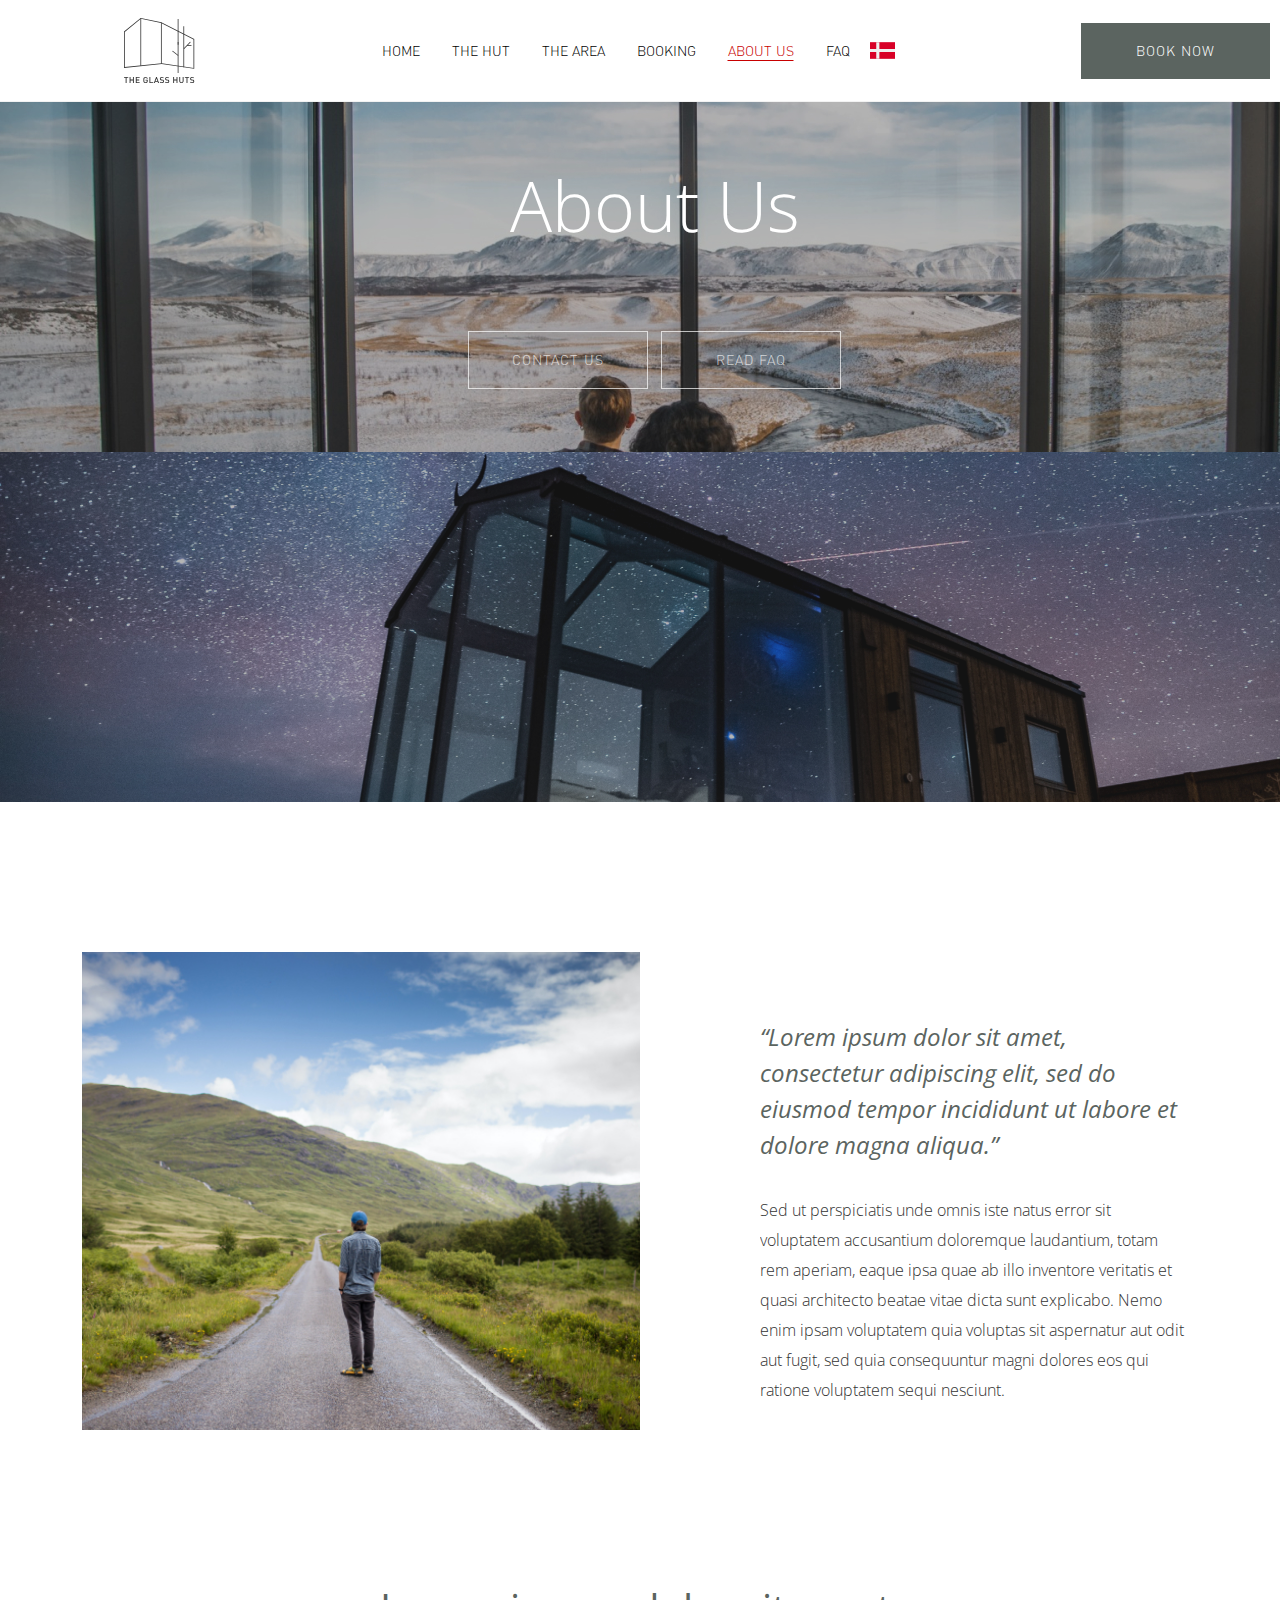
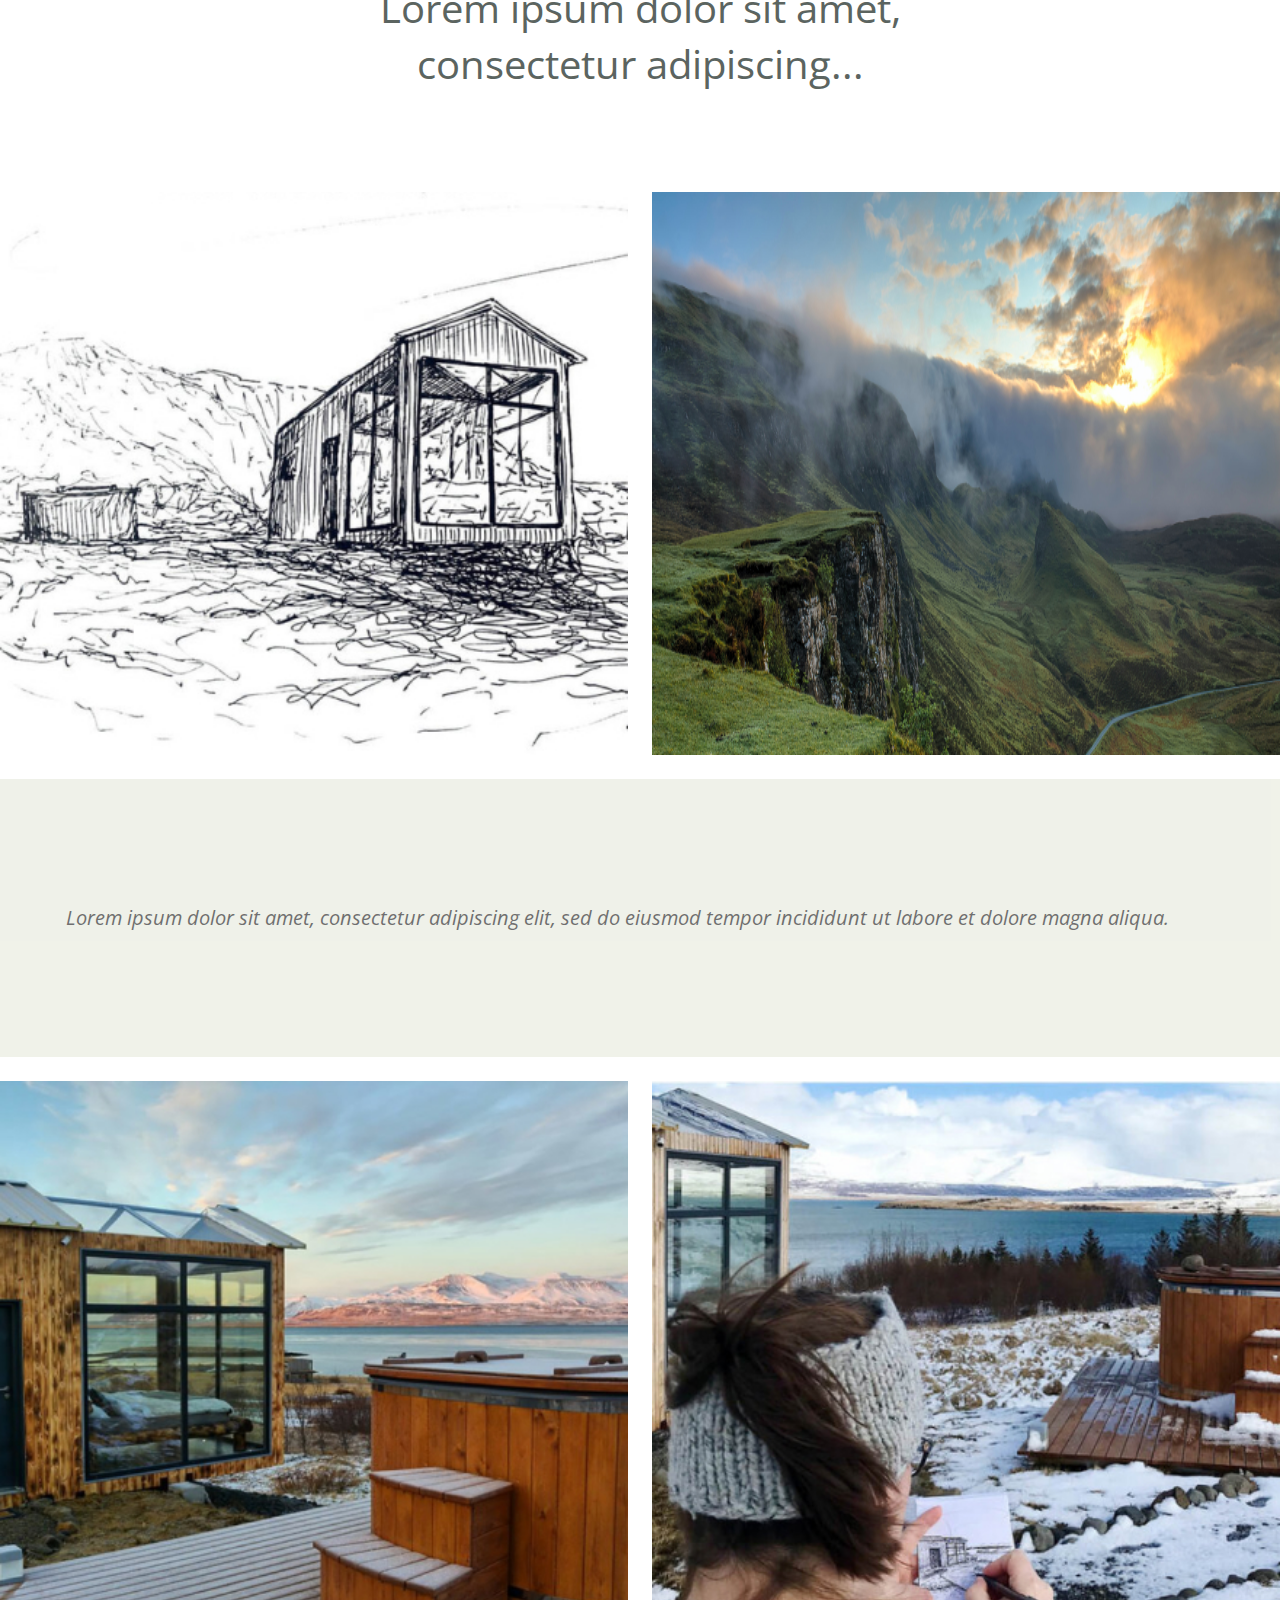
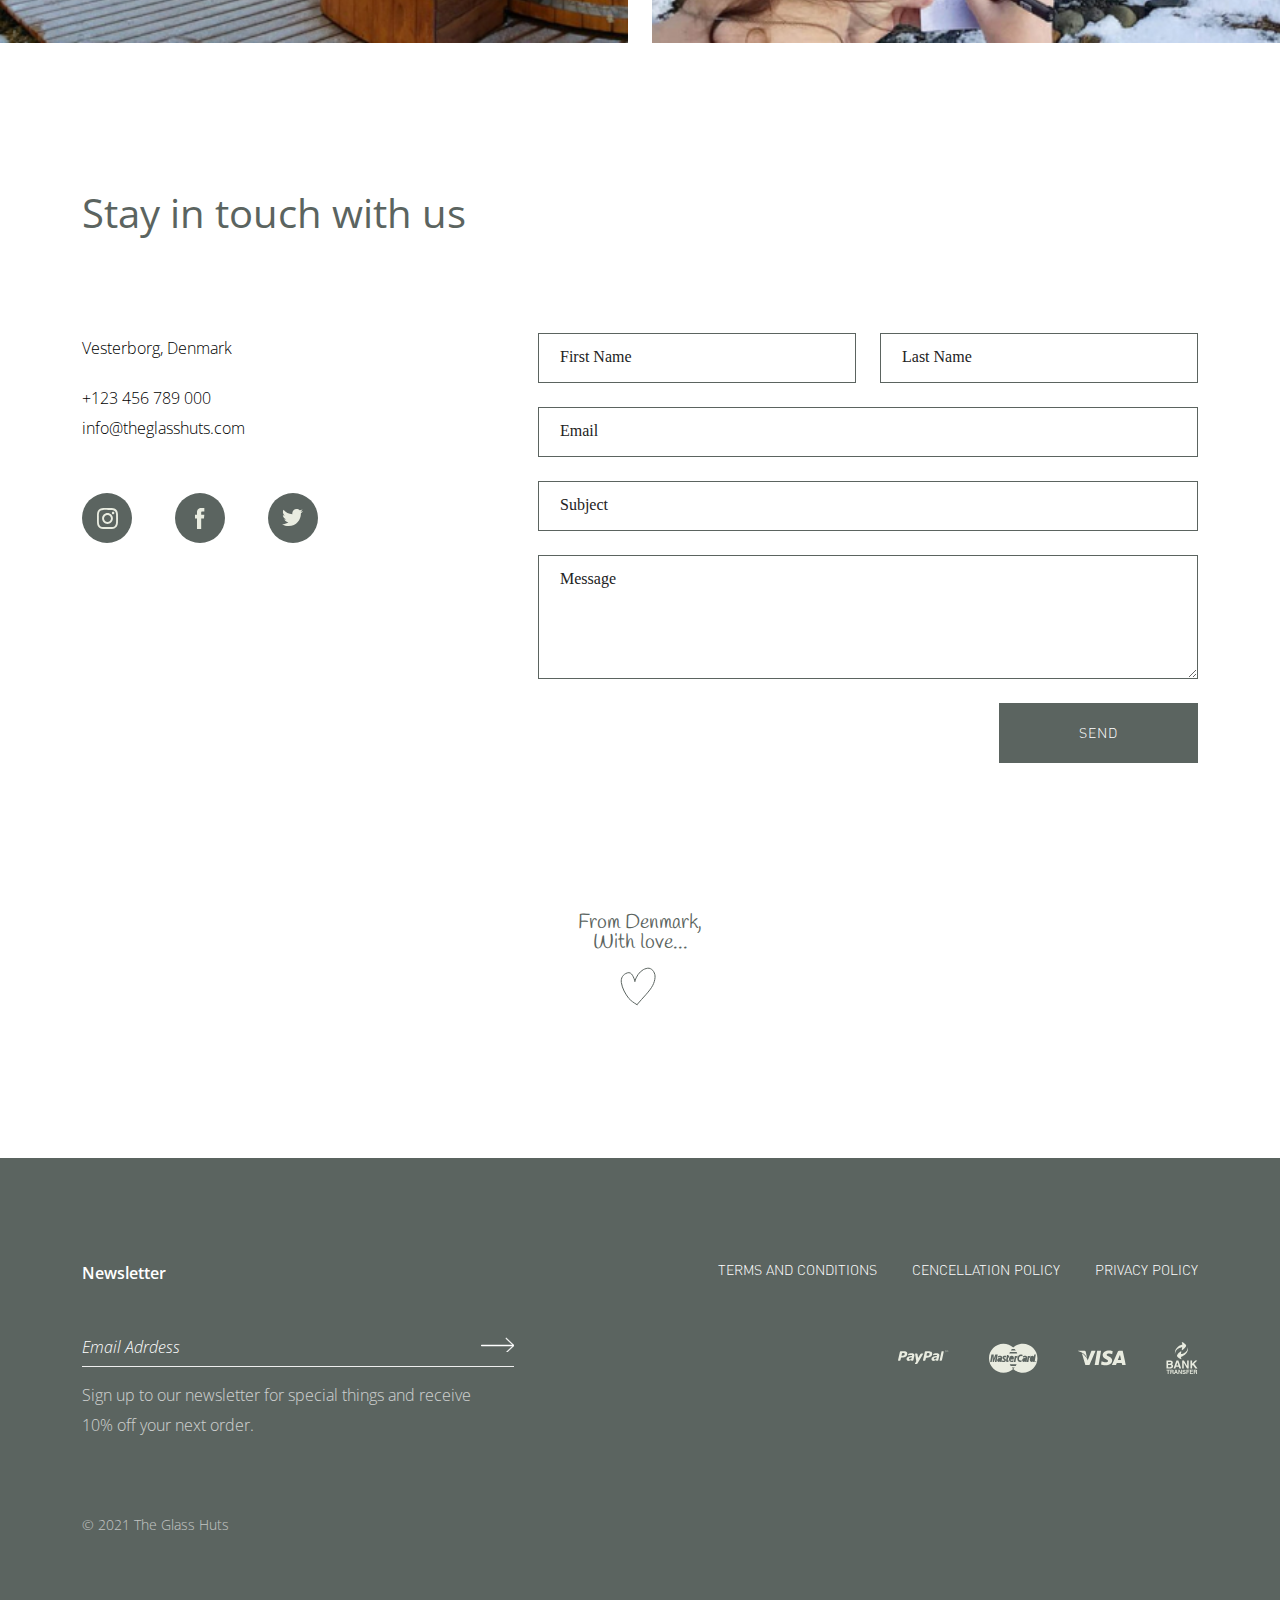
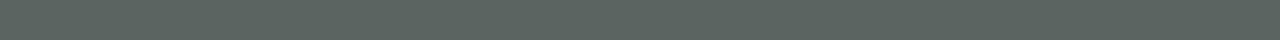
==== about-us.html @ eb4d2326 "add" ====
<!DOCTYPE html>
<html lang="en">
<head>
    <meta charset="UTF-8">
    <meta http-equiv="X-UA-Compatible" content="IE=edge">
    <meta name="viewport" content="width=device-width, initial-scale=1.0">
    <title>The Glass Huts | About</title>

    <link rel="stylesheet" href="./styles/reset.css">
    <!-- fonts start -->
    <link href="https://fonts.googleapis.com/css2?family=Handlee&family=Mulish&family=Open+Sans:ital,wght@0,300;0,400;0,700;1,300;1,400;1,600&display=swap" rel="stylesheet">
    <!-- fonts end -->
    <link rel="stylesheet" href="./styles/global.css">
    <link rel="stylesheet" href="./styles/styles.css">
    <link rel="stylesheet" href="./styles/responsive.css">

</head>
<body>
    <header class="header">
        <div class="container-bg">
            <div class="header__inner">
                <a href="/" class="logo__link">
                    <img src="./images/icon/logo.svg" alt="logo" class="logo__img">
                </a>

                <nav class="nav">
                    <ul class="menu">
                        <li class="menu__item">
                            <a href="index.html" class="menu__link ">
                                Home
                            </a>
                        </li>
                        <li class="menu__item">
                            <a href="hut.html" class="menu__link">
                                the hut
                            </a>
                        </li>
                        <li class="menu__item">
                            <a href="area.html" class="menu__link">
                                The area
                            </a>
                        </li>
                        <li class="menu__item">
                            <a href="#" class="menu__link">
                                booking
                            </a>
                        </li>
                        <li class="menu__item">
                            <a href="#" class="menu__link menu__link_active">
                                about us
                            </a>
                        </li>
                        <li class="menu__item">
                            <a href="faq.html" class="menu__link">
                                faq
                            </a>
                        </li>
                    </ul>
                    <div class="dropdown">
                        <button style="background: url('./images/icon/denmark.svg');" onclick="myFunction()" class="dropbtn" ></button>
                        <ul id="myDropdown" class="dropdown-content">
                            <li>
                                <a href="#" class="lang__link germany"><img src="./images/icon/germany.svg" alt="germany" class="germany__img lang__img"></a>
                            </li>
                            <li>
                                <a href="#" class="lang__link english"><img src="./images/icon/united-kingdom.svg" alt="united-kingdom" class="united-kingdom__img lang__img"></a>
                            </li>
                            <li>
                                <a href="#" class="lang__link dutch"><img src="./images/icon/denmark.svg" alt="denmark" class="denmark__img lang__img"></a>
                            </li>
                        </ul>
                    </div>
                </nav>

                <a href="#" class="order__link button">
                    Book Now
                </a>

                <div class="hamburger">
                    <span class="line"></span>
                    <span class="line"></span>
                    <span class="line"></span>
                </div>

                <ul class="mobileMenu">
                    <li class="menu__item">
                        <a href="index.html" class="menu__link ">
                            Home
                        </a>
                    </li>
                    <li class="menu__item">
                        <a href="hut.html" class="menu__link">
                            the hut
                        </a>
                    </li>
                    <li class="menu__item">
                        <a href="area.html" class="menu__link">
                            The area
                        </a>
                    </li>
                    <li class="menu__item">
                        <a href="#" class="menu__link">
                            booking
                        </a>
                    </li>
                    <li class="menu__item">
                        <a href="#" class="menu__link menu__link_active">
                            about us
                        </a>
                    </li>
                    <li class="menu__item">
                        <a href="faq.html" class="menu__link">
                            faq
                        </a>
                    </li>
                    <li class="menu__item">
                        <a href="#" class="order__link button">
                            Book Now
                        </a>
                    </li>
                </ul>

            </div>
        </div>
    </header>

    <main class="main">
        <section class="about__intro">
            <div class="intro__title">
                <h1 class="title">About Us</h1>
                <div class="about__btns">
                    <a href="#" class="intro__btn"><span>contact us</span></a>
                    <a href="#" class="intro__btn"><span>read FAQ</span></a>
                </div>
            </div>

            <div class="slider__container">
                <div class="about-slider">
                    <div class="about-slider__item ">
                        <img src="./images/about-bg-01.jpg" alt="background" class="about-slider__img">
                        <div class="slider__overlay about__overlay"></div>
                    </div>
                    <div class="about-slider__item ">
                        <img src="./images/about-bg-02.jpg" alt="background" class="about-slider__img">
                        <div class="slider__overlay about__overlay"></div>
                    </div>
                </div>
            </div>
        </section>

        <section class="outside">
           <div class="container">
                <div class="outside__inner">
                    <div class="outside-imgs">
                        
                    </div>
                    <div class="outside__info">
                        <h2 class="outside__title">“Lorem ipsum dolor sit amet, consectetur adipiscing elit, sed do eiusmod tempor incididunt ut labore et dolore magna aliqua.”</h2>
                        <p class="outside__text tab__item-text">Sed ut perspiciatis unde omnis iste natus error sit voluptatem accusantium doloremque laudantium, totam rem aperiam, eaque ipsa quae ab illo inventore veritatis et quasi architecto beatae vitae dicta sunt explicabo. Nemo enim ipsam voluptatem quia voluptas sit aspernatur aut odit aut fugit, sed quia consequuntur magni dolores eos qui ratione voluptatem sequi nesciunt. </p>
                    </div>
                </div>
                <p class="outside__desc section-title">Lorem ipsum dolor sit amet, consectetur adipiscing...</p>
           </div>
        </section>
        
       
        <div class="about-gallery">
            <div class="about-gallery__container">
                <div class="about-gallery__inner">
                    <div class="about-gallery__item about-gallery__item-sm">
                        <img src="./images/about-gallery-01.jpg" alt="gallery" class="about-gallery__img">
                    </div>
                    <div class="about-gallery__item about-gallery__item-bg">
                        <img src="./images/about-gallery-02.jpg" alt="gallery" class="about-gallery__img">
                    </div>
                    <div class="about-gallery__item about-gallery__item-sm">
                        <img src="./images/about-gallery-03.jpg" alt="gallery" class="about-gallery__img">
                    </div>
                    <div class="about-gallery__item about-gallery__item-sm">
                        <p class="about-gallery__text">Lorem ipsum dolor sit amet, consectetur adipiscing elit, sed do eiusmod tempor incididunt ut labore et dolore magna aliqua.</p>
                    </div>
                    <div class="about-gallery__item about-gallery__item-sm">
                        <img src="./images/about-gallery-04.jpg" alt="gallery" class="about-gallery__img">
                    </div>
                </div>
            </div>
        </div>

         
        <section class="about-contact">
            <div class="container">
                <h2 class="about-contact__title section-title">Stay in touch with us</h2>
                <div class="about-contact__inner">
                    <div class="contact__info">
                        <p class="address contact__text"> Vesterborg, Denmark</p>
                        <a href="tel:+123 456 789 000" class="contact__text contact__tel">+123 456 789 000</a>
                        <a href="mailto:info@theglasshuts.com" class="contact__text contact__mail">info@theglasshuts.com</a>
                        <div class="social">
                            <a href="#" class="social__item instagram">
                                <img src="./images/icon/instagram.svg" alt="instagram" class="social__img">
                            </a>
                            <a href="#" class="social__item facebook">
                                <img src="./images/icon/facebook.svg" alt="facebook" class="social__img">
                            </a>
                            <a href="#" class="social__item twitter">
                                <img src="./images/icon/twitter.svg" alt="twitter" class="social__img">
                            </a>
                        </div>
                    </div>

                   

                    <form action="/" class="about-form">

                        <div class="about-contact__form">
                            <div class="about-contact__item about-contact__item-sm">
                                <input type="text" class="about-contact__inp" required>
                                <span class="floating-label">First Name</span>
                            </div>
                            <div class="about-contact__item about-contact__item-sm">
                                <input type="text" class="about-contact__inp" required>
                                <span class="floating-label">Last Name</span>
                            </div>
                            <div class="about-contact__item about-contact__item-bg">
                                <input type="email" class="about-contact__inp" required>
                                <span class="floating-label">Email</span>
                            </div>
                            <div class="about-contact__item about-contact__item-bg">
                                <input type="text" class="about-contact__inp" required>
                                <span class="floating-label">Subject</span>
                            </div>
                            <div class="about-contact__item about-contact__item-bg ">
                                <textarea class="about-contact__inp message" required></textarea>
                                <span class="floating-label">Message</span>
                            </div>
                        </div>

                        <button type="submit" class="about-contact__btn button">send</button>

                    </form>

                </div>
            </div>
        </section>

        

        <div class="about-decoration">
            <p class="about-decoration__text">From Denmark, With love...</p>
            <img src="./images/icon/heart.svg" alt="heart decoration" class="about-decoration__img">
        </div> 

    </main>


    <footer class="footer">
        <div class="container">
            <div class="footer__inner">
                <div class="footer-left">
                    <p class="footer__title">Newsletter</p>
                    <form action="#" class="letter">
                        <input class="letter__inp" type="email" placeholder="Email Adrdess">
                    </form>
                    <p class="footer__text">
                        Sign up to our newsletter for special things and receive 10% off your next order.
                    </p>
                    <p class="copyright">© 2021 The Glass Huts</p>
                </div>
                <div class="footer-right">
                    <ul class="policies">
                        <li class="policy__item">
                            <a href="#" class="policy__link">TERMS AND CONDITIONS</a>
                        </li>
                        <li class="policy__item">
                            <a href="#" class="policy__link">CENCELLATION POLICY</a>
                        </li>
                        <li class="policy__item">
                            <a href="#" class="policy__link">PRIVACY POLICY</a>
                        </li>
                    </ul>
                    <div class="cards">
                        <img src="./images/icon/paypal.svg" alt="paypal" class="card__img">
                        <img src="./images/icon/mastercard.svg" alt="mastercard" class="card__img">
                        <img src="./images/icon/visa.svg" alt="visa" class="card__img">
                        <img src="./images/icon/bank.svg" alt="bank" class="card__img">
                    </div>
                </div>
            </div>
        </div>
    </footer>


    <script src="https://code.jquery.com/jquery-3.6.0.min.js"></script>
    <script src="./js/slick.min.js"></script>
    <script src="./js/app.js"></script>
</body>
</html>
---- styles/global.css ----
/* font-family: 'Open Sans', sans-serif; */
/* font-family: 'Handlee', cursive; */
/* font-family: 'Mulish', sans-serif; */

.container
{
    padding: 0 10px;
    max-width: 1136px;
    margin: 0 auto;
}

.container-bg
{
    padding: 0 10px 0 124px;
    max-width: 1364px;
    margin: 0 auto;
}

.button
{
    font-family: 'DIN';
    text-decoration: none;
    background: #5B6460;
    font-weight: 300;
    font-size: 14px;
    line-height: 28px;
    letter-spacing: 1px;
    text-transform: uppercase;
    color: #FFFFFF;
    transition: 0.3s;
}

.button:hover
{
    background: #808E88;
}

.intro__btn
{
    display: block;
    text-decoration: none;
    width: 180px;
    text-align: center;
    padding: 14px 0;
    border: 0.7px solid #FFFFFF;
    font-family: 'DIN';
    font-weight: 300;
    font-size: 14px;
    line-height: 28px;
    letter-spacing: 1px;
    text-transform: uppercase;
    color: #FFFFFF;
    opacity: 0.7;
    position: relative;
    transition: all .35s;
}

.intro__btn::after
{
    position: absolute;
    content: "";
    top: 0;
    left: 0;
    width: 0;
    height: 100%;
    background: #fff;
    transition: all .35s;
}

.intro__btn span
{
    position: relative;
    z-index: 2;
}

.intro__btn:hover
{
    color: #333333;
    opacity: 0.8;
    box-shadow: 0px 22px 70px 4px gray;
}

.intro__btn:hover:after{
    width: 100%;
  }

.title
{
    font-weight: 300;
    font-size: 70px;
    line-height: 72px;
    color: #FFFFFF;
    font-family: 'Open Sans', sans-serif;
}

.intro__title
{
    text-align: center;
    width: 387px;
    position: absolute;
    left: calc(50% - 179px);
    top: 67px;
    z-index: 5;
}

.section-title
{
    font-family: 'Open Sans', sans-serif;
    font-size: 40px;
    line-height: 40px;
    color: #5B6460;
    margin-bottom: 50px;
}

.section-text
{
    font-family: 'Open Sans', sans-serif;
    font-style: normal;
    font-weight: 300;
    font-size: 16px;
    line-height: 30px;
}

.social
{
    width: 236px;
    display: flex;
    justify-content: space-between;
    align-items: center;
}

.social__item
{
    width: 50px;
    height: 50px;
    background: #5B6460;
    border-radius: 50%;
    display: flex;
    justify-content: center;
    align-items: center;
    transition: 0.5s;
}

.instagram:hover
{
    background-color: rgb(190, 69, 90);
}

.facebook:hover
{
    background-color: rgb(68, 68, 189);
}

.twitter:hover
{
    background-color: aqua;
}

/* slider && tabs start */

.slider__overlay
{
    position: absolute;
    height: 100%;
    width: 100%;
    top: 0;
    left: 0;
    background: #333333;
    opacity: 0.7;
    z-index: 2;
}


.section-item
{
    display: grid;
    grid-template-columns: repeat(2,1fr);
    margin-bottom: 223px;
}






.tab-menu
{
    display: flex;
    margin-bottom: 48px;
}

.tab-menu__item
{
    font-family: 'Open Sans', sans-serif;
    font-style: italic;
    font-size: 18px;
    line-height: 30px;
    color: #5B6460;
    margin-right: 24px;
    cursor: pointer;
    transition: 0.4s;
}

.tab-menu__item:hover
{
    color: #111312;
    text-decoration: underline;
    text-underline-offset: 3px;
}


.section-tab
{
    padding-top: 67px;
    padding-left: 100px;
}


.tab-menu__item:last-child
{
    margin-right: 0;
}

.tab__item-text
{
    font-family: 'Open Sans', sans-serif;
    max-width: 430px;
    font-family: Open Sans;
    font-weight: 300;
    font-size: 16px;
    line-height: 30px;
    color: #333333;
    max-height: 243px;
    overflow-y: auto;
}

#tab1Content1,#tab2Content1,#tab3Content1,#tab4Content1
{
    display: block;
}

#tab1Content2,#tab2Content2,#tab2Content3,#tab3Content2,#tab4Content2
{
    display: none;
}

.tab1_active,.tab2_active,.tab3_active,.tab4_active
{
    text-decoration: underline;
    text-underline-offset: 3px;
}

.section-slider
{
    position: relative;
}



.section-slider .slick-arrow.slick-disabled{
    opacity: 0.5;
    cursor: auto;
}
.section-slider .slick-arrow
{
    position: absolute;
    bottom: -52px;
    z-index: 10;
    font-size: 0;
    border: none;
    width: 35px;
    height: 15px;
}
 
.section-slider .slick-arrow.slick-prev
{
    left: 0;
    background: url('../images/icon/black-arrow.svg') 0 0/ 100% no-repeat;
    transform: rotate(-180deg);
   
}
 
.section-slider .slick-arrow.slick-next
{
    bottom: -50px;
    left: 78px;
    background: url('../images/icon/black-arrow.svg') 0 0/ 100% no-repeat;
}




.hut__item-slider
{
    position: relative;
}

.slider__progressive-bar
{
    display: flex;
    align-items: center;
}

.progressive-bar
{
    width: 88px;
    height: 1.5px;
    background: #DCDCDC;
    opacity: 1;
    margin: 0 6px;
}

.bar
{
    height: 2px;
    width: 20%;
    background: black;
}

.counter__text,.counter__text p
{
    font-family: 'Open Sans', sans-serif;
    font-style: normal;
    font-weight: 300;
    font-size: 17px;
    line-height: 23px;
    color: #333333;
}

.slider__progressive-bar
{
    position: absolute;
    right: 10px;
    bottom: -50px;
}



/* slider && tabs end */
---- styles/styles.css ----
/* font-family: 'Open Sans', sans-serif; */
/* font-family: 'Handlee', cursive; */
/* font-family: 'Mulish', sans-serif; */


/** Generated by FG **/
@font-face {
    font-family: 'DIN';
    src: url('../fonts/DIN-Light.eot');
    src: local('☺'), url('../fonts/DIN-Light.woff') format('woff'), url('../fonts/DIN-Light.ttf') format('truetype'), url('../fonts/DIN-Light.svg') format('svg');
    font-weight: 300;
    font-style: normal;
}

/** Generated by FG **/
@font-face {
    font-family: 'DIN';
    src: url('../fonts/DIN-Medium.eot');
    src: local('☺'), url('../fonts/DIN-Medium.woff') format('woff'), url('../fonts/DIN-Medium.ttf') format('truetype'), url('../fonts/DIN-Medium.svg') format('svg');
    font-weight: 500;
    font-style: normal;
}

*,
*::before,
*::after {
    box-sizing: border-box;
}

.header {
    font-family: 'DIN';
    padding: 18px 0 17px;
    box-shadow: 2px 0px 15px rgba(0, 0, 0, 0.1);
    border-bottom: 1px solid rgba(0, 0, 0, 0.05);
}

.header__inner {
    display: flex;
    justify-content: space-between;
    align-items: center;
}

.nav {
    display: flex;
}

.menu {
    display: flex;
    align-items: center;
}

.menu__item {
    margin-right: 32px;
}

.menu__item:nth-child(6) {
    margin-right: 20px;
}

.menu__item:last-child {
    margin-right: 0;
}

.menu__link {
    text-decoration: none;
    font-weight: 300;
    font-size: 14px;
    line-height: 24px;
    text-transform: uppercase;
    color: #000000;
    transition: all 0.3s;
}

.menu__link:hover {
    color: #c80000;
    text-decoration: underline;
    text-underline-offset: 4px;
}

.menu__link_active {
    color: #c80000;
    text-decoration: underline;
    text-underline-offset: 4px;
}

.lang__link {
    display: block;
}

.lang__img {
    display: block;
}

.dropdown {
    position: relative;
    display: inline-block;
}

.dropdown {
    margin-left: 20px;
}

.dropdown-content {
    opacity: 0;
    visibility: hidden;
    position: absolute;
    background-color: transparent;
    width: 25px;
    z-index: 1;
    transition: 0.4s;
}

.show {
    opacity: 1;
    visibility: visible;
}

.dropbtn {
    width: 25px;
    height: 25px;
    border: none;
    background-color: transparent;
}

.order__link {
    padding: 14px 55px;
}


/* hero styles start */




.slider {
    position: relative;
}

.slider__container {
    position: relative;
    max-width: 1408px;
    margin: 0 auto;
}

.slider__item {
    position: relative;
    min-height: 75vh;
    text-align: right;
}

.slider__img {
    position: absolute;
    z-index: -1;
}

.slick-list {
    overflow: hidden;
}

.slick-track {
    display: flex;
}

.slider .slick-arrow {
    position: absolute;
    bottom: 12%;
    z-index: 10;
    font-size: 0;
    border: none;
    width: 35px;
    height: 15px;
}

.slider .slick-arrow.slick-prev {
    left: 45%;
    background: url('../images/icon/right-arrow.svg') 0 0/ 100% no-repeat;
    transform: rotate(-180deg);

}

.slider .slick-arrow.slick-next {
    right: 45%;
    background: url('../images/icon/right-arrow.svg') 0 0/ 100% no-repeat;
}

.slider__info {
    margin-right: 58px;
}

.slider__title {
    padding: 95px 0 0 10px;
    margin-bottom: 34px;
}

.slider__text {
    font-family: 'Mulish', sans-serif;
    max-width: 333px;
    font-size: 20px;
    line-height: 28px;
    text-align: center;
    color: #FFFFFF;
    margin-right: 84px;
    margin-left: auto;
}

.slider .slick-dots {
    position: absolute;
    top: 95px;
    left: 41px;
}


.slider .slick-dots button {
    font-size: 0;
    border: none;
    background: #FFFFFF;
    height: 60px;
    width: 2px;
    padding: 0;
    mix-blend-mode: normal;
    opacity: 0.25;
}

.slider .slick-dots li.slick-active button {
    opacity: 1;
    width: 3px;
}

.hero__book {
    position: absolute;
    display: flex;
    align-items: center;
    left: 146px;
    bottom: -36px;
}

.hero__book-btn {
    border: none;
    background: #5B6460;
    padding: 36px 82px;
    font-family: DIN;
    font-weight: 300;
    font-size: 18px;
    line-height: 28px;
    letter-spacing: 1px;
    text-transform: uppercase;
    color: #FFFFFF;
    transition: 0.5s;
}

.hero__book-btn:hover {
    background: #3e4240;
}

.hero__book-text {
    display: inline-block;
    padding: 18px 31px 18px 29px;
    background: #E9ECE0;
    font-family: DIN;
    font-weight: 300;
    font-size: 12px;
    line-height: 18px;
    color: #333333;

}

.hero__price {
    font-family: DIN;
    font-weight: 500;
    font-size: 20px;
    line-height: 28px;
    color: #333333;
}

.hero__book-text span {
    display: block;
}


/* hero styles end */


/* cabins styles start */

.cabins__container {
    padding-left: 147px;
    max-width: 1408px;
    margin: 0 auto;
}

.cabins {
    padding: 150px 0;
}

.cabins__top {
    margin-bottom: 150px;
}

.cabins__inner {
    display: flex;
    justify-content: space-between;
    align-items: flex-end;
}

.cabins__text {
    max-width: 465px;
    margin-bottom: 30px;
}

.cabins__link {
    font-family: 'Open Sans', sans-serif;
    font-weight: 600;
    font-size: 16px;
    line-height: 30px;
    color: #5B6460;
    text-underline-offset: 4px;
    transition: 0.5s all;
}

.cabins__link:hover {
    text-decoration: none;
    color: #000000;
}

.cabins__bottom-container {
    padding: 10px 0;
    margin: 0 auto;
    max-width: 1364px;
    display: grid;
    grid-template-columns: repeat(6, 1fr);
    gap: 24px;
}

.cabins__video {
    grid-column: span 2;
    overflow: hidden;
}

.cabins__video-pic {
    width: 100%;
    transition: 0.3s;

}

.cabins__video-pic:hover {
    transform: scale(1.1);
}

/* cabins styles end */


/* forest styles start */

.forest {
    background: #E9ECE0;

}

.forest__inner {
    display: grid;
    grid-template-columns: repeat(2, 1fr);
}

.forest__info {
    padding: 150px 130px 150px 110px;
}

.forest__text {
    margin-bottom: 30px;
    color: #333333;
}

.forest__link {
    font-style: italic;
    font-size: 16px;
    line-height: 30px;
    color: #5B6460;
    text-underline-offset: 4px;
    transition: 0.5s all;
}

.forest__link:hover {
    text-decoration: none;
    color: #000000;
}

.forest__map {
    position: relative;
    display: flex;
    justify-content: center;
    align-items: center;
    width: 100%;
}

.overlay {
    position: absolute;
    transition: 0.5s ease;
    height: 100%;
    width: 100%;
    top: 0;
    left: 0;
    background: #3E443E;
    opacity: 0;
    z-index: 2;
}


.forest__map:hover .overlay {
    opacity: 0.4;
    cursor: pointer;
}


.forest__map::after {
    content: '';
    position: absolute;
    background: url('../images/forest-bg.jpg') no-repeat 0 center;
    top: 0;
    left: 0;
    width: 100%;
    height: 650px;
}

.section__map-link {
    display: block;
    position: relative;
    text-align: center;
    width: 71px;
    text-decoration: none;
    font-family: DIN;
    font-weight: 300;
    font-size: 12px;
    line-height: 16px;
    text-transform: uppercase;
    color: #333333;
    z-index: 99;
    border-radius: 50%;
}

.forest__map:hover .section__map-link::after {
    animation: pulse-animation 1600ms linear infinite;
}

.area-map:hover .section__map-link::after {
    animation: pulse-animation 1600ms linear infinite;
}

.section__map-link::after {
    content: '';
    position: absolute;
    width: 96px;
    height: 96px;
    background: #FFFFFF;
    top: -32px;
    left: -13px;
    z-index: -1;
    border-radius: 50%;
}



@keyframes pulse-animation {
    0% {
        box-shadow: 0 0 0 30px rgba(255, 255, 255, 0.5);
    }

    40% {
        box-shadow: 0 0 0 35px rgba(255, 255, 255, 0.15);
    }

    60% {
        box-shadow: 0 0 0 40px rgba(255, 255, 255, 0.25);
    }

    80% {
        box-shadow: 0 0 0 45px rgba(255, 255, 255, 0.15);
    }

    100% {
        box-shadow: 0 0 0 55px rgba(255, 255, 255, 0.2);
    }
}

/* forest styles end */


/* facilities styles start  */

.facilities {
    background: #5B6460;
    padding: 150px 0 126px;
}

.facilities-container {
    padding: 10px 0;
    max-width: 850px;
    margin: 0 auto;
}

.facilities__title {
    font-family: 'Open Sans', sans-serif;
    margin-bottom: 100px;
    text-align: center;
    font-weight: 300;
    font-size: 40px;
    line-height: 40px;
    color: #FFFFFF;
}

.facilities__inner {
    display: grid;
    grid-template-columns: repeat(12, 1fr);
    row-gap: 70px;
}

.facilities__item {
    grid-column: span 3;
    text-align: center;
}

.facilities__img {
    margin-bottom: 20px;
}

.facilities__name {
    font-family: 'Open Sans', sans-serif;
    font-size: 18px;
    line-height: 28px;
    color: #FFFFFF;
    max-width: 144px;
    margin: 0 auto;
}

/* facilities styles end  */

/* about-more styles start */

.about-more {
    position: relative;
}

.about-more__inner {
    display: grid;
    grid-template-columns: repeat(2, 1fr);
}

.about-more__pic {
    width: 100%;
    height: 559px;
    object-fit: cover;
}

.about-more__link {
    text-decoration: none;
    position: absolute;
    background-color: #FFFFFF;
    border-radius: 100px;
    padding: 67px 28px;
    font-family: DIN;
    font-weight: 300;
    font-size: 16px;
    line-height: 22px;
    text-align: center;
    color: #333333;
    top: calc(50% - 78px);
    left: calc(50% - 78px);
    transition: all 0.6s;
}

.about-more__link:hover {
    text-decoration: underline;
    background: #5B6460;
    text-underline-offset: 4px;
    color: #FFFFFF;
}

/* about-more styles end */


/* contact styles start */

.contact {
    padding: 150px;
    background: #E5E5E5;
}

.contact__inner {
    display: flex;
    justify-content: space-between;
    align-items: flex-end;
}

.contact__text {
    display: block;
    font-family: 'Open Sans', sans-serif;
    text-decoration: none;
    font-weight: 300;
    font-size: 16px;
    line-height: 30px;
    color: #000000;

}

.address {
    margin-bottom: 20px;
}

.contact__mail {
    margin-bottom: 50px;
}

.contact__info {
    padding-bottom: 17px;
}

.contact__book-pic {
    display: block;
}


.contact__book-info {
    display: flex;
    align-items: center;
    left: 146px;
    bottom: -36px;
}

.contact__book-btn {
    border: none;
    background: #5B6460;
    padding: 36px 82px;
    font-family: DIN;
    font-weight: 300;
    font-size: 18px;
    line-height: 28px;
    letter-spacing: 1px;
    text-transform: uppercase;
    color: #FFFFFF;
    transition: 0.5s;
}

.contact__book-btn:hover {
    background: #3e4240;

}

.contact__book-text {
    display: inline-block;
    padding: 18px 35px 18px 29px;
    background: #E9ECE0;
    font-family: DIN;
    font-weight: 300;
    font-size: 12px;
    line-height: 18px;
    color: #333333;

}

.contact__price {
    font-family: DIN;
    font-weight: 500;
    font-size: 20px;
    line-height: 28px;
    color: #333333;
}

.contact__book-text span {
    display: block;
}


/* contact styles end */



/* footer styles start */

.footer {
    background: #5B6460;
    padding: 100px 0;
}

.footer__inner {
    display: grid;
    grid-template-columns: repeat(2, 1fr);
}

.footer__title {
    font-family: 'Open Sans', sans-serif;
    font-weight: 600;
    font-size: 16px;
    line-height: 30px;
    color: #FFFFFF;
    margin-bottom: 40px;
}

.letter {
    width: 432px;
    position: relative;
}

.letter__inp {
    font-family: 'Open Sans', sans-serif;
    background: transparent;
    border: none;
    outline: none;
    font-style: italic;
    font-weight: 300;
    font-size: 16px;
    line-height: 30px;
    color: #FFFFFF;
    padding: 4px 0;
    width: 100%;
    border-bottom: 1px solid #EFEFEF;
    margin-bottom: 13px;
    padding-right: 40px;
}



.letter::after {
    display: block;
    content: '';
    position: absolute;
    background: url('../images/icon/right-arrow.svg') no-repeat;
    width: 34px;
    height: 15px;
    top: 9px;
    right: 0;
    z-index: 1;
}


.letter__inp::placeholder {
    color: #FFFFFF;
}

.footer__text {
    width: 418px;
    font-family: 'Open Sans', sans-serif;
    font-weight: 300;
    font-size: 16px;
    line-height: 30px;
    color: #FFFFFF;
    opacity: 0.7;
    margin-bottom: 70px;
}

.copyright {
    font-family: 'Open Sans', sans-serif;
    font-weight: 300;
    font-size: 14px;
    line-height: 30px;
    color: #EFEFEF;
    opacity: 0.7;
}

.footer-right {
    text-align: right;
}

.policies {
    width: 480px;
    display: flex;
    justify-content: space-between;
    align-items: center;
    margin-left: auto;
    margin-bottom: 50px;
}

.policy__link {
    text-decoration: none;
    font-family: DIN;
    font-weight: 300;
    font-size: 14px;
    line-height: 24px;
    text-transform: uppercase;
    color: #FFFFFF;
    transition: 0.5s;
}

.policy__link:hover {
    opacity: 0.6;
}

.cards {
    width: 300px;
    display: flex;
    justify-content: space-between;
    align-items: center;
    margin-left: auto;
}

/* footer styles end */


/* ************************************************************** */
/* ************************************************************** */
/* ************************************************************** */
/* ************************************************************** */


/* The hut page styles start */

/* hut__intro styles start */

.hut__intro {
    position: relative;
}


.hut-slider__item {
    position: relative;
}


/* hut__intro styles end */

/* hut-items styles start */


/* hut-items styles end */

.hut-items {
    padding-top: 150px;
}

.hut__item:nth-child(even) .section-tab {
    grid-row-start: 1;
    padding-left: 0;
}

.hut__item-slider {
    max-width: 546px;
}

/* The hut page styles end */

/* area styles start */

.vesterborg-slider {
    max-width: 546px;
}


.area__intro {
    position: relative;
}

.area-slider__item {
    position: relative;
}


.area__overlay {
    opacity: 0.5;
}

.area__link {
    position: relative;
    display: block;
    width: 190px;
    margin: 0 auto;
    margin-bottom: 50px;
    margin-top: 15px;
    font-family: 'Open Sans', sans-serif;
    font-weight: 300;
    font-size: 18px;
    line-height: 24px;
    text-decoration-line: underline;
    color: #FFFFFF;
    padding-left: 17px;
}

.area__link::before {
    content: '';
    position: absolute;
    background: url('../images/icon/location-mark.svg') no-repeat left;
    top: 5px;
    left: 0;
    width: 10px;
    height: 15px;
}

.area__item:nth-child(odd) .section-tab {
    grid-row-start: 1;
    padding-left: 0;
}

.intro__title .intro__btn {
    margin: 0 auto;
}



.area__item-slider {
    position: relative;
    max-width: 546px;
}

/* area style end */

/* vesterborg styles start */

.vesterborg {
    padding-top: 150px;
    margin-bottom: 150px;
}

.vesterborg__inner {
    display: grid;
    grid-template-columns: repeat(2, 1fr);
    margin-bottom: 220px;
}

.vesterborg-slider {
    position: relative;
}

.vesterborg__info {
    padding-top: 67px;
    padding-left: 110px;
}

.vesterborg__subtitle {
    max-width: 393px;
    font-family: 'Open Sans', sans-serif;
    font-style: italic;
    font-weight: normal;
    font-size: 24px;
    line-height: 36px;
    color: #5B6460;
    margin-bottom: 30px;
}

.vesterborg-map {
    padding-left: 114px;
    padding-right: 51px;
    display: flex;
    justify-content: space-between;
    align-items: center;
}

.vestenborg-map__title {
    font-family: 'Open Sans', sans-serif;
    max-width: 424px;
    font-size: 40px;
    line-height: 56px;
    color: #5B6460;
    padding-bottom: 100px;
}


.activities__title {
    margin-bottom: 100px;
}

/* vesterborg styles end */


/* map styles start */

.map__inner {
    background: url('../images/map.jpg') no-repeat;
    height: 517px;
    display: flex;
    justify-content: center;
    align-items: center;
}

.map__inner:hover .overlay {
    opacity: 0.4;
}


/* map styles end */


/* ************************************************************** */
/* ************************************************************** */
/* ************************************************************** */
/* ************************************************************** */


/* about styles start */

.about__intro {
    position: relative;
}


.about__overlay {
    opacity: 0.2;
}

.about-slider__item {
    height: 350px;
}

.about__btns {
    display: flex;
    justify-content: space-between;
    margin-top: 90px;
}

/* about styles end */


/* outside styles start */

.outside {
    padding-top: 150px;
}

.outside__inner {
    display: grid;
    grid-template-columns: repeat(2, 1fr);
    margin-bottom: 150px;
}



.outside__info {
    padding-top: 67px;
    margin-left: 120px;
    max-width: 430px;
}

.outside__title {
    font-family: 'Open Sans', sans-serif;
    font-style: italic;
    font-size: 24px;
    line-height: 36px;
    color: #5B6460;
    margin-bottom: 32px;
}

.outside__desc {
    max-width: 537px;
    line-height: 56px;
    margin: 0 auto;
    margin-bottom: 100px;
    text-align: center;
}

.outside-imgs {
    animation: sliderPictures 12s infinite forwards;
    background: url(../images/about-pics-01.jpg) no-repeat;
    background-position: center;
    background-size: cover;
    width: 100%;
    height: 478px;
}

@keyframes sliderPictures {
    33% {
        background: url(../images/about-pics-01.jpg) no-repeat;
        background-position: center;
        background-size: cover;
    }

    67% {
        background: url(../images/about-pics-02.jpg) no-repeat;
        background-position: center;
        background-size: cover;
    }

    100% {
        background: url(../images/about-pics-03.jpg) no-repeat;
        background-position: center;
        background-size: cover;
    }
}

/* outside styles end */

/* about-gallery styles start */

.about-gallery {
    margin-bottom: 150px;
}

.about-gallery__container {
    max-width: 1350px;
    margin: 0 auto;
}

.about-gallery__inner {
    display: grid;
    grid-template-columns: repeat(6, 1fr);
    gap: 24px;
}

.about-gallery__item-sm {
    grid-column: span 2;
}

.about-gallery__item-bg {
    grid-column: span 4;

}

.about-gallery__text {
    font-family: 'Open Sans', sans-serif;
    font-style: italic;
    font-size: 20px;
    line-height: 36px;
    color: #333333;
    background: #E9ECE0;
    padding: 121px 66px;
    opacity: 0.7;
}

/* about-gallery styles end */



/* about form  styles start*/

.about-form {
    width: 660px;
    margin-bottom: 150px;
}

.about-contact__title {
    margin-bottom: 100px;
}

.about-contact__inner {
    display: flex;
    justify-content: space-between;
}

.about-contact__form {
    display: grid;
    grid-template-columns: repeat(2, 1fr);
    gap: 24px;
}

.about-contact__item-sm {
    grid-column: span 1;
}

.about-contact__item-bg {
    grid-column: span 2;
}

.about-contact__inp:focus~.floating-label,
.about-contact__inp:not(:focus):valid~.floating-label {
    top: 5px;
    left: 22px;
    opacity: 1;
    font-family: 'Open Sans', sans-serif;
    font-size: 8px;
    font-weight: 600;
    line-height: 18px;
    color: #828282;
}

.about-contact__inp {
    font-size: 14px;
    height: 35px;
    font-family: 'Open Sans', sans-serif;
    font-size: 16px;
    line-height: 18px;
    color: #333333;
    padding: 21px 22px 11px;
    border: 0.7px solid #5B6460;
    height: 50px;
    width: 100%;
}

.about-contact__item {
    position: relative;
}

.floating-label {
    position: absolute;
    pointer-events: none;
    left: 22px;
    top: 16px;
    transition: 0.2s ease all;

}

.message {
    min-height: 124px;
    max-height: 250px;
}

.about-contact__btn {
    margin-top: 24px;
    display: block;
    border: none;
    margin-left: auto;
    padding: 16px 80px;
}

/* about form  styles end*/

/* about-decoration styles start */

.about-decoration {
    text-align: center;
    margin-bottom: 150px;
}

.about-decoration__text {
    font-family: 'Handlee', cursive;
    width: 125px;
    font-size: 20px;
    color: #5B6460;
    margin: 0 auto;
    margin-bottom: 10px;
}

/* about-decoration styles end */


/* ************************************************************************** */


/* accordion styles start */

.accordion {
    margin: 100px 0 150px 0;
}

.accordion-item {
    max-width: 774px;
}

.accordion-item__inner {
    display: flex;
    justify-content: space-between;
}

.accordion-item__trigger {
    position: relative;
    padding: 21px 24px;
    font-family: 'Open Sans', sans-serif;
    font-size: 18px;
    line-height: 18px;
    color: #333333;
    margin-bottom: 24px;
    border: 0.7px solid #5B6460;
    cursor: pointer;
}

.accordion-item__content {
    padding: 21px 24px 50px;
    margin-bottom: 24px;
    background: #E9ECE0;
    display: none;
}

.accordion-item__title {
    font-family: 'Open Sans', sans-serif;
    font-size: 18px;
    line-height: 18px;
    color: #333333;
    margin-bottom: 40px;
}

.accordion-item__text {
    font-family: 'Open Sans', sans-serif;
    font-size: 14px;
    line-height: 18px;
    color: #333333;
    margin-bottom: 18px;
}

.accordion-active::after {

    background: #E9ECE0;
    width: 34px;
    height: 34px;
    border-radius: 50%;
    top: 13px;
    right: 24px;
    transform: rotate(-180deg);
}

.accordion-item__trigger::after {
    display: flex;
    justify-content: center;
    align-items: center;
    content: url('../images/icon/accordion-arrow.svg');
    position: absolute;
    width: 34px;
    height: 34px;
    top: 13px;
    right: 24px;
    transition: 0.4s;
    border-radius: 50%;
}

.accordion-item__trigger:hover::after {
    top: 13px;
    right: 24px;
    background: #E9ECE0;
    width: 34px;
    height: 34px;
    border-radius: 50%;
}


/* accordion styles end */
---- styles/responsive.css ----
@media (max-width: 2000px) {
    .hamburger {
        display: none;
    }

    .line {
        display: block;
        width: 30px;
        height: 3px;
        margin: 6px auto;
        -webkit-transition: all 0.3s ease-in-out;
        transition: all 0.3s ease-in-out;
        background-color: #101010;
    }

    .mobileMenu {
        display: none;
    }


}




@media (max-width: 1370px) {
    .cabins__container {
        padding-left: 15px;
    }

    .about-gallery__item {
        grid-column: span 3;
    }

    .about-gallery__item:nth-child(3) {
        order: 6;
    }

    .about-gallery__item:nth-child(4) {
        grid-column: span 6;
    }

    .about-gallery__img {
        width: 100%;
        height: 100%;
    }
}

@media (max-width: 1200px) {

    .cabins__inner {
        align-items: center;
    }

    .cabins__pic {
        text-align: right;

    }

    .cabins__img {
        width: 90%;
    }

    .forest__info {
        padding: 150px 60px 150px 60px;
    }

    .contact {
        padding: 65px;
    }
}

@media (max-width: 1140px) {
    .section-tab {
        padding-left: 50px;
    }

    .hut__item-slider,
    .area__item-slider {
        max-width: 500px;
    }

    .section-slider__item img {
        width: inherit;
        object-fit: cover;
    }

}



@media (max-width: 1080px) {
    .container-bg {
        padding-left: 25px;
    }

    .policies {
        width: 455px;
    }

    .hero__book {
        display: none;
    }

    .cabins {
        padding: 90px 0;
    }

    .forest__inner {
        display: block;
    }

    .forest__map::after {
        height: 450px;
    }

    .forest__map {
        height: 450px;
    }

    .forest__info {
        padding-top: 50px;
        padding-bottom: 100px;
    }

    .outside__info {
        margin-left: 75px;
        padding-top: 40px;
    }

    .about-contact__inner {
        display: block;
    }

    .about-contact__title {
        text-align: center;
        margin-bottom: 50px;
    }

    .about-form {
        margin: 0 auto;
        margin-top: 35px;
        margin-bottom: 50px;
    }

    .about-contact__btn {
        margin: 0 auto;
        margin-top: 24px;
    }

    .about-contact .contact__info {
        text-align: center;
    }

    .about-contact .social {
        margin: 0 auto;
    }

}


@media (max-width: 960px) {
    .nav .menu {
        display: none;
    }

    .nav+.order__link {
        display: none;
    }

    .hamburger {
        display: block;
        cursor: pointer;
    }

    .nav {
        margin-left: 24px;
        margin-right: auto;
    }

    .mobileMenu {
        display: block;
        position: fixed;
        left: -100%;
        top: 100px;
        flex-direction: column;
        background-color: #fff;
        width: 100%;
        border-radius: 0 0 10px 10px;
        text-align: center;
        transition: 0.3s;
        box-shadow: 0 10px 27px rgba(0, 0, 0, 0.05);
        z-index: 99;
        padding: 15px;
    }

    .menu__item {
        margin-bottom: 24px;
        width: 100%;
    }

    .mobileMenu.active {
        left: 0;
    }

    .menu__link {
        display: block;
    }

    .hamburger.active .line:nth-child(2) {
        opacity: 0;
    }

    .hamburger.active .line:nth-child(1) {
        transform: translateY(9px) rotate(45deg);
    }

    .hamburger.active .line:nth-child(3) {
        transform: translateY(-9px) rotate(-45deg);
    }

    .footer__inner {
        display: block;

    }

    .footer {
        padding: 50px 0;
        text-align: center;
    }

    .footer-left {
        margin-bottom: 40px;
    }

    .policies,
    .cards {
        margin-left: 0;
    }

    .policies {
        margin: 0 auto;
        margin-bottom: 24px;
    }

    .cards,
    .letter,
    .footer__text {
        margin: 0 auto;
    }

    .letter {
        margin-bottom: 30px;
    }

    .footer__text {
        margin-bottom: 24px;
    }

    .slider__item {
        min-height: 60vh;
    }

    .slider__title {
        padding: 50px 0 0 10px;
        margin-bottom: 25px;
    }

    .title {
        font-size: 56px;
        line-height: 64px;
    }


    .cabins__video {
        grid-column: span 3;
    }

    .cabins__top {
        margin-bottom: 100px;
    }

    .contact__inner {
        flex-direction: column;
        align-items: center;
    }

    .contact__info {
        text-align: center;
        margin-bottom: 30px;
    }

    .social {
        margin: 0 auto;
    }

    .contact__book {
        text-align: center;
    }

    .hut-slider__img {
        max-width: 100%;
        object-fit: cover;
        height: 30vh;
    }

    .section-tab {
        padding-top: 0;
    }

    .hut__item-slider,
    .area__item-slider {
        max-width: 400px;
    }

    .hut-items {
        padding-top: 100px;
    }

    .section-tab {
        padding-left: 24px;
    }

    .hut__item-title,
    .area__item-title {
        margin-bottom: 25px;
    }

    .tab-menu {
        margin-bottom: 25px;
    }

    .hut__item,
    .area__item {
        margin-bottom: 150px;
    }

    .hut__item:nth-child(even) .hut__item-tab {
        margin-right: 15px;
    }

    .area__item:nth-child(odd) .area__item-tab .tab__item-text {
        font-size: 15px;
        line-height: 27px;
    }

    .outside__info {
        margin-left: 40px;
    }

    .about-gallery {
        margin-bottom: 100px;
    }
}

@media (max-width: 900px) {
    .outside {
        padding-top: 20px;
    }

    .outside__info {
        max-width: 100%;
        text-align: center;
        grid-column: span 2;
        grid-row-start: -1;
        margin-left: 0;
    }

    .outside__text {
        max-width: 100%;
        margin-bottom: 24px;
    }

    .outside-imgs {
        grid-column: span 2;
    }

    .about-gallery__text {
        padding: 60px 40px;
    }

    .about-gallery__inner {
        gap: 12px;
    }


}


@media (max-width: 787px) {
    .slider__info {
        margin-right: 20px;
        margin-left: 40px;
        padding-left: 15px;
    }

    .title {
        font-size: 46px;
        line-height: 56px;
        text-align: center;
    }

    .slider__text {
        text-align: center;
        margin-right: 0;
        font-size: 18px;
        line-height: 24px;
        margin: 0 auto;
    }

    .cabins__container {
        padding-left: 0;
    }

    .cabins__inner {
        flex-direction: column-reverse;
    }

    .cabins__img {
        width: 100%;
        margin-bottom: 24px;
    }

    .facilities__item {
        grid-column: span 4;
    }

    .facilities {
        padding: 100px 0;
    }

    .about-more__pic {
        height: 500px;
    }


    .hut__item-slider,
    .area__item-slider {
        grid-column: span 2;

    }

    .hut__item-tab,
    .area__item-tab {
        grid-row-start: -1;
        grid-column: span 2;
    }


    .hut__item-slider,
    .area__item-slider {
        max-width: 730px;
    }

    .tab__item-text {
        margin-bottom: 35px;
        max-width: 100%;
        max-height: 100%;
    }

    .hut__item-tab,
    .area__item-tab {
        padding-left: 0;
    }

    .outside-imgs {
        height: 350px;
    }

    .outside__inner {
        margin-bottom: 75px;
    }

    .outside__desc {
        font-size: 34px;
        line-height: 44px;
    }

    .about-gallery__item {
        grid-column: span 6;
        height: 327px;
    }

    .about-gallery__text {
        text-align: center;
        height: 327px;
    }

    .about-decoration {
        margin-bottom: 100px;
    }


}

@media (max-width: 680px) {
    .about-form {
        width: 100%;
    }

    .about-contact__item-sm {
        grid-column: span 2;
    }
}

@media (max-width: 600px) {
    .cabins__video {
        grid-column: span 6;
    }

    .about-more__inner {
        display: block;
    }

    .about-more__pic {
        height: 300px;
    }
}

@media (max-width: 500px) {
    .policies {
        max-width: 100%;
        display: block;
        text-align: center;
        margin: 0 auto;
    }

    .policy__item {
        margin-bottom: 15px;
    }

    .letter {
        width: 100%;
    }

    .footer__text {
        max-width: 100%;
    }

    .cards {
        max-width: 100%;
    }

    .title {
        font-size: 38px;
        line-height: 42px;
    }

    .slider__text {
        font-size: 16px;
    }

    .slider__item {
        min-height: 50vh;
    }

    .slider .slick-dots {
        top: 40px;
        left: 20px;
    }

    .slider .slick-dots button {
        height: 45px;
    }

    .cabins__info {
        padding: 0 10px;
    }

    .cabins__title {
        margin-bottom: 30px;
        font-size: 35px;
    }

    .cabins__top {
        margin-bottom: 90px;
    }

    .forest__info {
        padding-left: 20px;
        padding-right: 20px;
    }

    .forest__title {
        margin-bottom: 30px
    }

    .facilities__item {
        grid-column: span 6;
    }

    .facilities {
        padding: 50px 0;
    }

    .facilities__title {
        margin-bottom: 70px;
    }

    .about-more__link {
        padding: 48px 8px;
        top: calc(50% - 60px);
        left: calc(50% - 55px);
    }

    .contact {
        padding: 30px;
    }

    .intro__title {
        width: 100%;
        left: 0;
    }

    .section-title {
        font-size: 36px;
    }

    .about-contact__form {
        gap: 12px;
    }
}


@media (max-width: 420px) {


    .contact .container {
        padding-left: 0;
        padding-right: 0;
    }

    .contact {
        padding-left: 0;
        padding-right: 0;

    }

    .contact__book-pic {
        width: 100%;
    }

    .contact__book-btn {
        width: 65.5%;
        padding: 36px 20px;
    }

    .section-slider .slick-arrow {
        width: 25px;
        bottom: -47px;
    }

    .section-slider .slick-arrow.slick-next {
        left: 50px;
        bottom: -49px;

    }

    .slider__progressive-bar {
        max-width: 120px;
    }

    .hut__item,
    .area__item {
        margin-bottom: 120px;
    }

    .section-item {
        margin-bottom: 100px;
    }

    .section-title {
        font-size: 32px;
        margin-bottom: 30px;
    }

    .map__inner {
        height: 400px;
    }


    .accordion-item__trigger {
        padding: 20px 20px;
        font-size: 14px;
    }

    .about__btns {
        display: block;
        margin-top: 60px;
    }

    .intro__title .intro__btn {
        width: 90%;
        margin-bottom: 15px;
    }

    .outside__desc {
        margin-bottom: 65px;
        font-size: 24px;
        line-height: 32px;
    }

    .about-gallery__text {
        padding: 45px 30px;
    }

    .about-decoration {
        margin-bottom: 75px;
    }
}
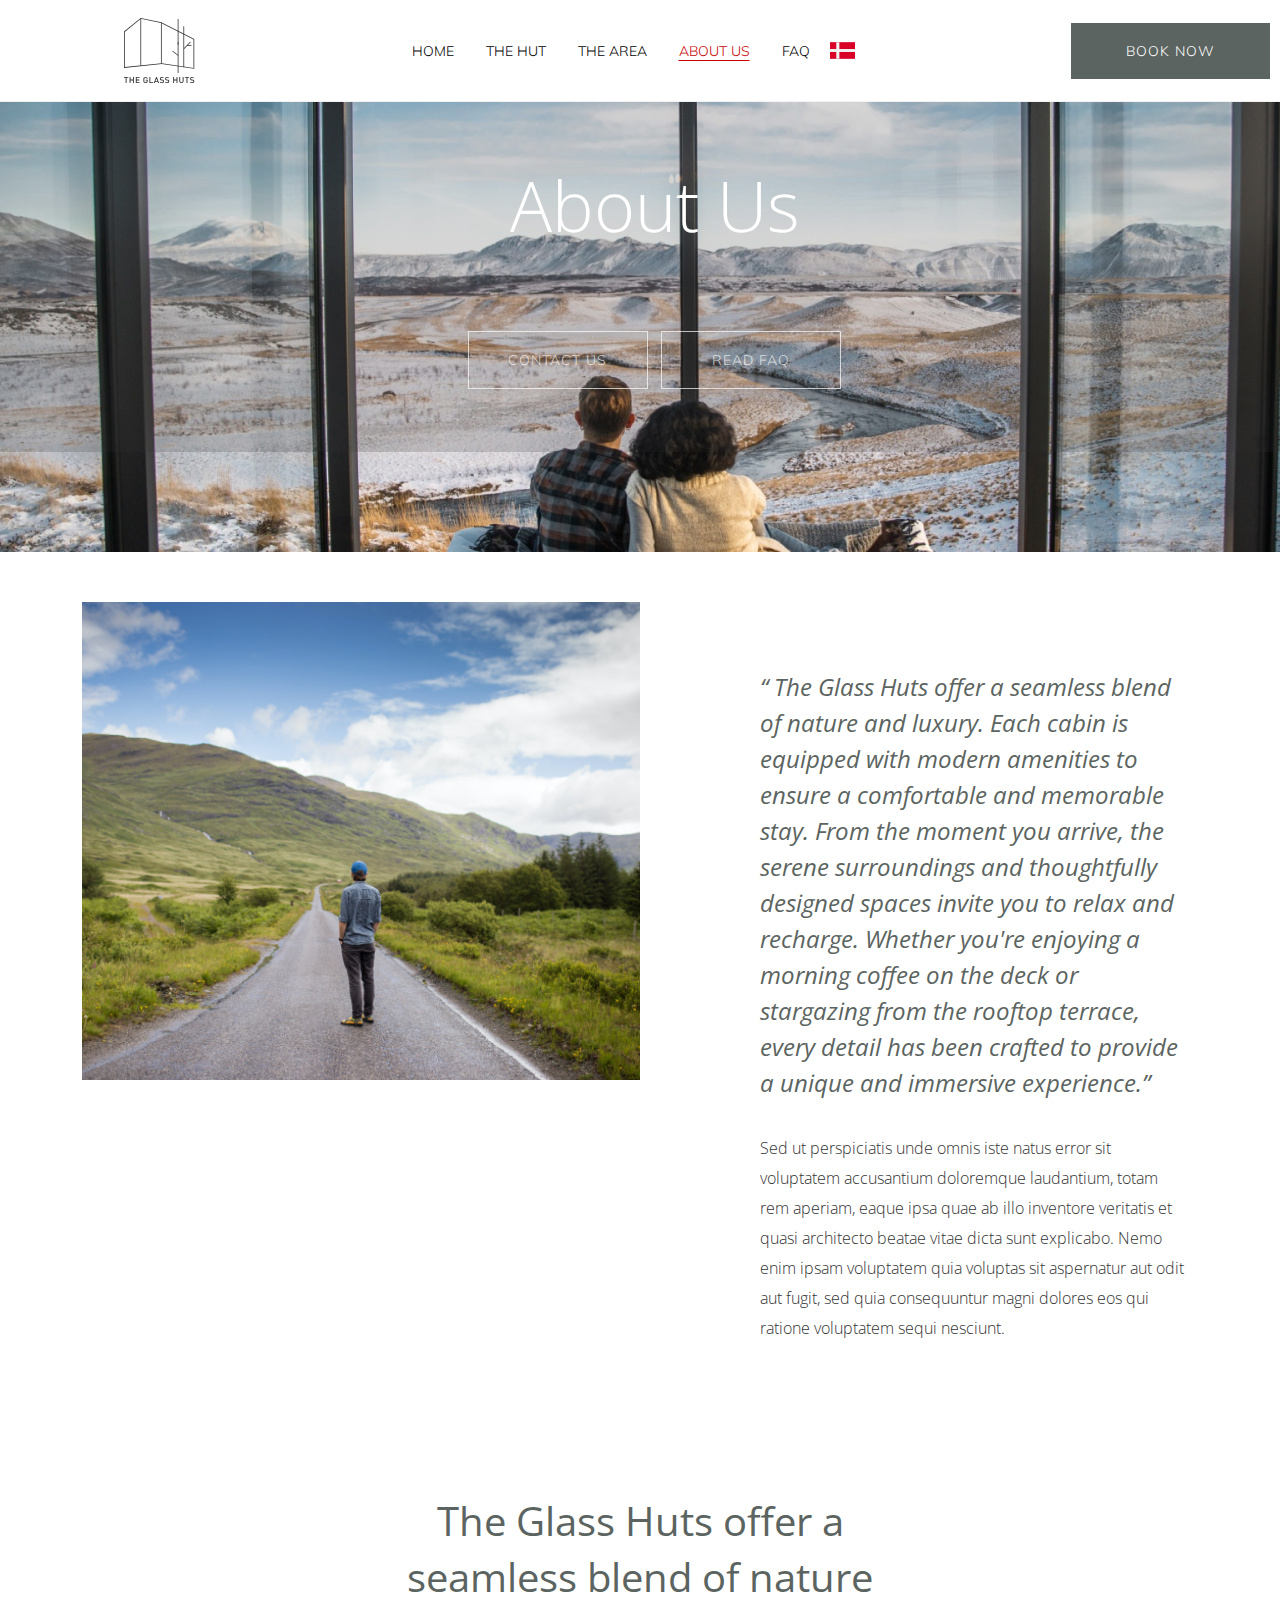
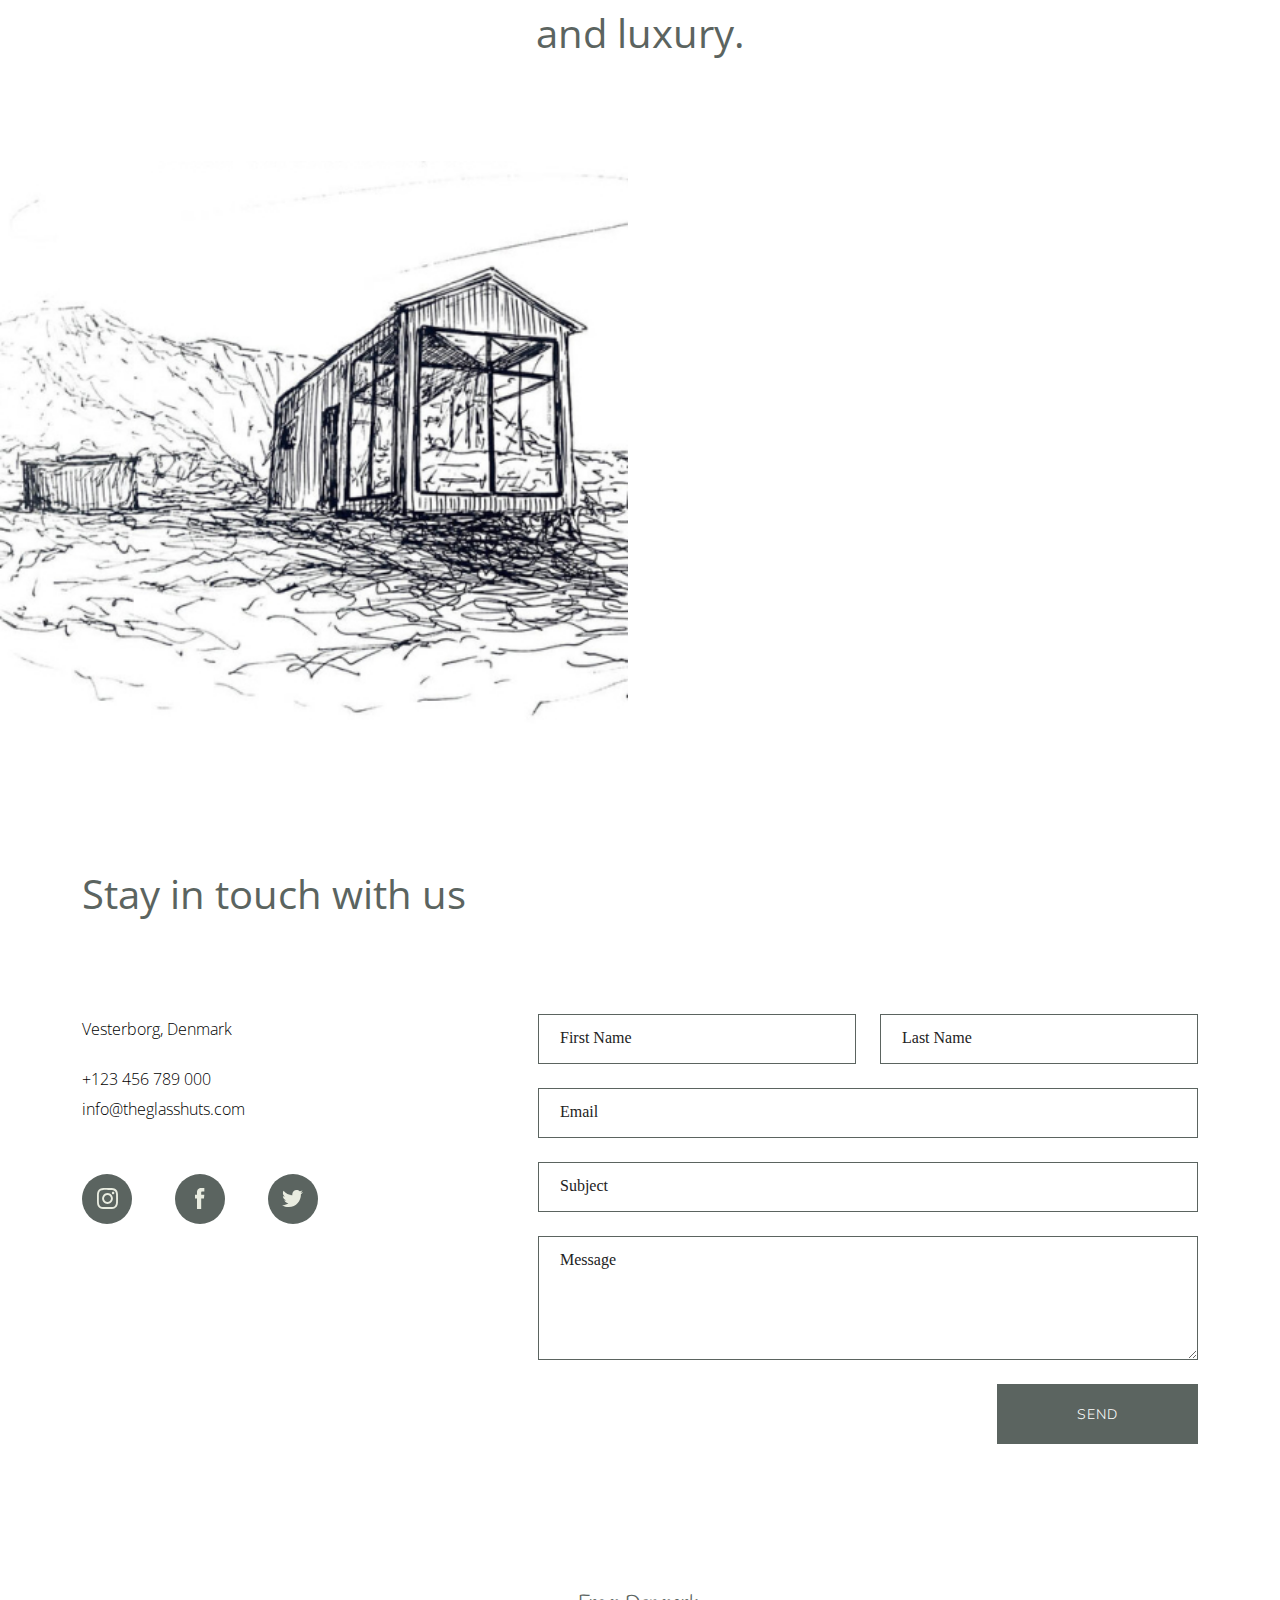
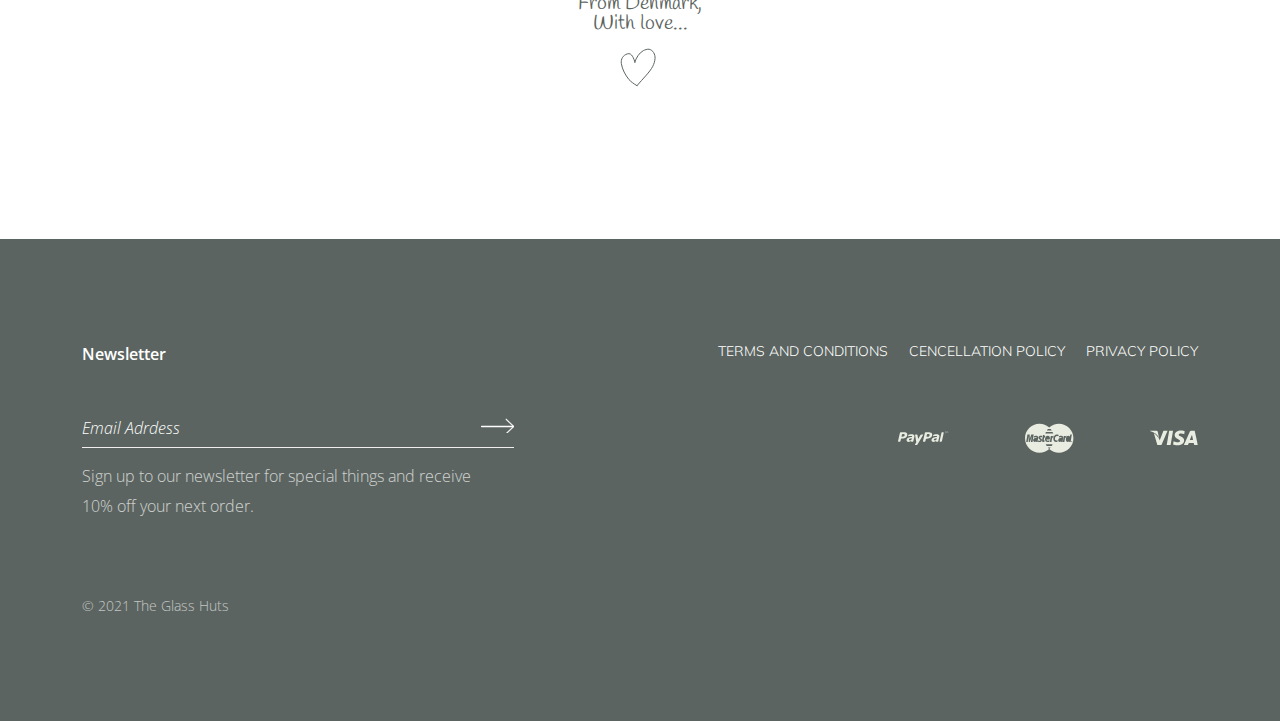
==== commit ee705ec2: "add" ====
--- a/about-us.html
+++ b/about-us.html
@@ -7,9 +7,6 @@
     <title>The Glass Huts | About</title>
 
     <link rel="stylesheet" href="./styles/reset.css">
-    <!-- fonts start -->
-    <link href="https://fonts.googleapis.com/css2?family=Handlee&family=Mulish&family=Open+Sans:ital,wght@0,300;0,400;0,700;1,300;1,400;1,600&display=swap" rel="stylesheet">
-    <!-- fonts end -->
     <link rel="stylesheet" href="./styles/global.css">
     <link rel="stylesheet" href="./styles/styles.css">
     <link rel="stylesheet" href="./styles/responsive.css">
@@ -38,11 +35,6 @@
                         <li class="menu__item">
                             <a href="area.html" class="menu__link">
                                 The area
-                            </a>
-                        </li>
-                        <li class="menu__item">
-                            <a href="#" class="menu__link">
-                                booking
                             </a>
                         </li>
                         <li class="menu__item">
@@ -129,8 +121,9 @@
             <div class="intro__title">
                 <h1 class="title">About Us</h1>
                 <div class="about__btns">
-                    <a href="#" class="intro__btn"><span>contact us</span></a>
-                    <a href="#" class="intro__btn"><span>read FAQ</span></a>
+                    <a href="#contact-section" class="intro__btn"><span>contact us</span></a>
+                    <a href="faq.html" class="faq intro__btn"><span>read FAQ</span></a>
+
                 </div>
             </div>
 
@@ -155,11 +148,11 @@
                         
                     </div>
                     <div class="outside__info">
-                        <h2 class="outside__title">“Lorem ipsum dolor sit amet, consectetur adipiscing elit, sed do eiusmod tempor incididunt ut labore et dolore magna aliqua.”</h2>
+                        <h2 class="outside__title">“ The Glass Huts offer a seamless blend of nature and luxury. Each cabin is equipped with modern amenities to ensure a comfortable and memorable stay. From the moment you arrive, the serene surroundings and thoughtfully designed spaces invite you to relax and recharge. Whether you're enjoying a morning coffee on the deck or stargazing from the rooftop terrace, every detail has been crafted to provide a unique and immersive experience.”</h2>
                         <p class="outside__text tab__item-text">Sed ut perspiciatis unde omnis iste natus error sit voluptatem accusantium doloremque laudantium, totam rem aperiam, eaque ipsa quae ab illo inventore veritatis et quasi architecto beatae vitae dicta sunt explicabo. Nemo enim ipsam voluptatem quia voluptas sit aspernatur aut odit aut fugit, sed quia consequuntur magni dolores eos qui ratione voluptatem sequi nesciunt. </p>
                     </div>
                 </div>
-                <p class="outside__desc section-title">Lorem ipsum dolor sit amet, consectetur adipiscing...</p>
+                <p class="outside__desc section-title">The Glass Huts offer a seamless blend of nature and luxury.</p>
            </div>
         </section>
         
@@ -169,18 +162,6 @@
                 <div class="about-gallery__inner">
                     <div class="about-gallery__item about-gallery__item-sm">
                         <img src="./images/about-gallery-01.jpg" alt="gallery" class="about-gallery__img">
-                    </div>
-                    <div class="about-gallery__item about-gallery__item-bg">
-                        <img src="./images/about-gallery-02.jpg" alt="gallery" class="about-gallery__img">
-                    </div>
-                    <div class="about-gallery__item about-gallery__item-sm">
-                        <img src="./images/about-gallery-03.jpg" alt="gallery" class="about-gallery__img">
-                    </div>
-                    <div class="about-gallery__item about-gallery__item-sm">
-                        <p class="about-gallery__text">Lorem ipsum dolor sit amet, consectetur adipiscing elit, sed do eiusmod tempor incididunt ut labore et dolore magna aliqua.</p>
-                    </div>
-                    <div class="about-gallery__item about-gallery__item-sm">
-                        <img src="./images/about-gallery-04.jpg" alt="gallery" class="about-gallery__img">
                     </div>
                 </div>
             </div>
@@ -282,16 +263,12 @@
                         <img src="./images/icon/paypal.svg" alt="paypal" class="card__img">
                         <img src="./images/icon/mastercard.svg" alt="mastercard" class="card__img">
                         <img src="./images/icon/visa.svg" alt="visa" class="card__img">
-                        <img src="./images/icon/bank.svg" alt="bank" class="card__img">
                     </div>
                 </div>
             </div>
         </div>
     </footer>
 
-
-    <script src="https://code.jquery.com/jquery-3.6.0.min.js"></script>
-    <script src="./js/slick.min.js"></script>
     <script src="./js/app.js"></script>
 </body>
 </html>--- a/styles/global.css
+++ b/styles/global.css
@@ -1,6 +1,6 @@
-/* font-family: 'Open Sans', sans-serif; */
-/* font-family: 'Handlee', cursive; */
-/* font-family: 'Mulish', sans-serif; */
+@import url('https://fonts.googleapis.com/css2?family=Mulish:ital,wght@0,200..1000;1,200..1000&display=swap');
+@import url('https://fonts.googleapis.com/css2?family=Handlee&display=swap');
+@import url('https://fonts.googleapis.com/css2?family=Open+Sans:ital,wght@0,300..800;1,300..800&display=swap');
 
 .container
 {
@@ -18,7 +18,7 @@
 
 .button
 {
-    font-family: 'DIN';
+    font-family: "Mulish", serif;
     text-decoration: none;
     background: #5B6460;
     font-weight: 300;
@@ -43,7 +43,7 @@
     text-align: center;
     padding: 14px 0;
     border: 0.7px solid #FFFFFF;
-    font-family: 'DIN';
+    font-family: "Mulish", serif;
     font-weight: 300;
     font-size: 14px;
     line-height: 28px;
@@ -174,7 +174,9 @@
 .section-item
 {
     display: grid;
-    grid-template-columns: repeat(2,1fr);
+    grid-template-columns: repeat(2, 1fr);
+    grid-template-areas: 
+    'area__item, ';
     margin-bottom: 223px;
 }
 
@@ -256,7 +258,7 @@
 }
 
 
-
+/* 
 .section-slider .slick-arrow.slick-disabled{
     opacity: 0.5;
     cursor: auto;
@@ -336,4 +338,4 @@
 
 
 
-/* slider && tabs end */
+slider && tabs end */
--- a/styles/styles.css
+++ b/styles/styles.css
@@ -1,25 +1,12 @@
 /* font-family: 'Open Sans', sans-serif; */
 /* font-family: 'Handlee', cursive; */
 /* font-family: 'Mulish', sans-serif; */
-
-
-/** Generated by FG **/
-@font-face {
-    font-family: 'DIN';
-    src: url('../fonts/DIN-Light.eot');
-    src: local('☺'), url('../fonts/DIN-Light.woff') format('woff'), url('../fonts/DIN-Light.ttf') format('truetype'), url('../fonts/DIN-Light.svg') format('svg');
-    font-weight: 300;
-    font-style: normal;
-}
-
-/** Generated by FG **/
-@font-face {
-    font-family: 'DIN';
-    src: url('../fonts/DIN-Medium.eot');
-    src: local('☺'), url('../fonts/DIN-Medium.woff') format('woff'), url('../fonts/DIN-Medium.ttf') format('truetype'), url('../fonts/DIN-Medium.svg') format('svg');
-    font-weight: 500;
-    font-style: normal;
-}
+/* font-family: 'Open Sans', sans-serif; */
+/* font-family: 'Handlee', cursive; */
+/* font-family: 'Mulish', sans-serif; */
+@import url('https://fonts.googleapis.com/css2?family=Mulish:ital,wght@0,200..1000;1,200..1000&display=swap');
+@import url('https://fonts.googleapis.com/css2?family=Handlee&display=swap');
+@import url('https://fonts.googleapis.com/css2?family=Open+Sans:ital,wght@0,300..800;1,300..800&display=swap');
 
 *,
 *::before,
@@ -28,7 +15,7 @@
 }
 
 .header {
-    font-family: 'DIN';
+    font-family: "Mulish", serif;
     padding: 18px 0 17px;
     box-shadow: 2px 0px 15px rgba(0, 0, 0, 0.1);
     border-bottom: 1px solid rgba(0, 0, 0, 0.05);
@@ -238,7 +225,7 @@
     border: none;
     background: #5B6460;
     padding: 36px 82px;
-    font-family: DIN;
+    font-family: "Mulish", serif;
     font-weight: 300;
     font-size: 18px;
     line-height: 28px;
@@ -256,7 +243,7 @@
     display: inline-block;
     padding: 18px 31px 18px 29px;
     background: #E9ECE0;
-    font-family: DIN;
+    font-family: "Mulish", serif;
     font-weight: 300;
     font-size: 12px;
     line-height: 18px;
@@ -265,7 +252,7 @@
 }
 
 .hero__price {
-    font-family: DIN;
+    font-family: "Mulish", serif;
     font-weight: 500;
     font-size: 20px;
     line-height: 28px;
@@ -427,7 +414,7 @@
     text-align: center;
     width: 71px;
     text-decoration: none;
-    font-family: DIN;
+    font-family: "Mulish", serif;
     font-weight: 300;
     font-size: 12px;
     line-height: 16px;
@@ -556,7 +543,7 @@
     background-color: #FFFFFF;
     border-radius: 100px;
     padding: 67px 28px;
-    font-family: DIN;
+    font-family: "Mulish", serif;
     font-weight: 300;
     font-size: 16px;
     line-height: 22px;
@@ -629,7 +616,7 @@
     border: none;
     background: #5B6460;
     padding: 36px 82px;
-    font-family: DIN;
+    font-family: "Mulish", serif;
     font-weight: 300;
     font-size: 18px;
     line-height: 28px;
@@ -648,7 +635,7 @@
     display: inline-block;
     padding: 18px 35px 18px 29px;
     background: #E9ECE0;
-    font-family: DIN;
+    font-family: "Mulish", serif;
     font-weight: 300;
     font-size: 12px;
     line-height: 18px;
@@ -657,10 +644,11 @@
 }
 
 .contact__price {
-    font-family: DIN;
+    font-family: "Mulish", serif;
     font-weight: 500;
     font-size: 20px;
     line-height: 28px;
+    width: 103px;
     color: #333333;
 }
 
@@ -770,7 +758,7 @@
 
 .policy__link {
     text-decoration: none;
-    font-family: DIN;
+    font-family: "Mulish", serif;
     font-weight: 300;
     font-size: 14px;
     line-height: 24px;
@@ -1305,4 +1293,133 @@
 }
 
 
-/* accordion styles end */+/* accordion styles end */
+
+
+
+
+.slider {
+    position: relative;
+    max-width: 1200px;
+    margin: 0 auto;
+    overflow: hidden;
+  }
+  
+  .slider__section {
+    display: flex;
+    transition: transform 0.5s ease-in-out;
+  }
+  
+  .slider__item {
+    min-width: 100%;
+    position: relative;
+  }
+  
+  .slider__img {
+    width: 100%;
+    height: auto;
+    object-fit: cover;
+  }
+  
+  .slider__info {
+    position: absolute;
+    top: 50%;
+    left: 50%;
+    transform: translate(-50%, -50%);
+    color: white;
+    text-align: center;
+    background: rgba(0, 0, 0, 0.5);
+    padding: 1rem;
+    border-radius: 8px;
+  }
+  
+  .slider__arrow {
+    position: absolute;
+    top: 50%;
+    transform: translateY(-50%);
+    background: rgba(0, 0, 0, 0.5);
+    color: white;
+    border: none;
+    cursor: pointer;
+    padding: 0.5rem 1rem;
+    font-size: 1.5rem;
+    z-index: 10;
+  }
+  
+  .slider__arrow--prev {
+    left: 10px;
+  }
+  
+  .slider__arrow--next {
+    right: 10px;
+  }
+/*///////////////////////////////*/
+  
+.hidden {
+    display: none;
+}
+
+/*********************************************/
+.section-slider__pagination {
+    display: flex;
+    justify-content: center;
+    gap: 12px; /* Slightly increased space between numbers */
+    margin-top: 20px;
+  }
+  
+  .section-slider__page {
+    background-color: transparent; 
+    border: 2px solid #ddd; 
+    border-radius: 50%; 
+    width: 40px;
+    height: 40px;
+    font-size: 16px;
+    font-family: 'Poppins', sans-serif; 
+    font-weight: 600; 
+    color: #555; 
+    cursor: pointer;
+    transition: all 0.3s ease;
+    display: flex;
+    align-items: center;
+    justify-content: center;
+  }
+  
+  .section-slider__page:hover {
+    border-color: #ff7b54; 
+    color: #ff7b54; 
+    transform: scale(1.1); 
+  }
+  
+  .section-slider__page:active {
+    transform: scale(0.95); 
+    border-color: #333; 
+  }
+  
+  .section-slider__page.active {
+    background-color: #ff7b54; 
+    color: #fff;
+    border-color: #ff7b54;
+    box-shadow: 0 4px 8px rgba(0, 0, 0, 0.2); 
+  }
+  /**************************************************/
+  html {
+    scroll-behavior: smooth;
+}
+
+
+/***FAQ***/
+.accordion-item__content {
+    display: none; /* Hide content by default */
+  }
+  
+  .accordion-item__content.active {
+    display: block; /* Show content when the 'active' class is applied */
+  }
+  
+  /* Optional styling for the active title */
+  .accordion-item__title.active {
+    font-weight: bold; /* Example: change the font-weight when active */
+  }
+  
+
+  --- a/styles/responsive.css
+++ b/styles/responsive.css
@@ -1,4 +1,29 @@
-@media (max-width: 2000px) {
+@media (max-width: 2000px) and (min-width:1280px){
+    .forest__inner {
+        grid-template-columns: repeat(2, 1fr);
+        gap: 50px;
+    }
+
+    .forest__info {
+        padding: 150px 130px 150px 110px;
+    }
+
+    .forest__text {
+        font-size: 16px;
+        margin-bottom: 30px;
+    }
+
+    .forest__link {
+        font-size: 16px;
+    }
+
+    .forest__map {
+        height: 650px;
+    }
+
+    .forest__map::after {
+        height: 650px;
+    }
     .hamburger {
         display: none;
     }
@@ -20,7 +45,40 @@
 
 }
 
-
+.forest {
+    background: #E9ECE0;
+    padding: 20px;
+}
+
+.forest__inner {
+    display: grid;
+    grid-template-columns: 1fr;
+    gap: 20px;
+}
+
+.forest__info {
+    padding: 50px 20px;
+}
+
+.forest__text {
+    margin-bottom: 20px;
+    font-size: 14px;
+    line-height: 1.5;
+    color: #333333;
+}
+
+.forest__link {
+    font-size: 14px;
+    line-height: 20px;
+}
+
+.forest__map {
+    height: 300px;
+}
+
+.forest__map::after {
+    height: 300px;
+}
 
 
 @media (max-width: 1370px) {
@@ -45,6 +103,35 @@
         height: 100%;
     }
 }
+/* Tablet */
+@media (min-width: 992px) and (max-width: 1279px) {
+    .forest__inner {
+        grid-template-columns: repeat(2, 1fr);
+        gap: 30px;
+    }
+
+    .forest__info {
+        padding: 80px 50px;
+    }
+
+    .forest__text {
+        font-size: 15px;
+    }
+
+    .forest__link {
+        font-size: 15px;
+    }
+
+    .forest__map {
+        height: 400px;
+    }
+
+    .forest__map::after {
+        height: 400px;
+    }
+}
+
+
 
 @media (max-width: 1200px) {
 
@@ -386,6 +473,34 @@
 
 }
 
+/* Telephone */
+@media (max-width: 991px) and (min-width:300px){
+    .forest__inner {
+        grid-template-columns: 1fr;
+    }
+
+    .forest__info {
+        padding: 30px 15px;
+    }
+
+    .forest__text {
+        font-size: 13px;
+    }
+
+    .forest__link {
+        font-size: 13px;
+    }
+
+    .forest__map {
+        height: 250px;
+    }
+
+    .forest__map::after {
+        height: 250px;
+    }
+}
+
+
 
 @media (max-width: 787px) {
     .slider__info {
